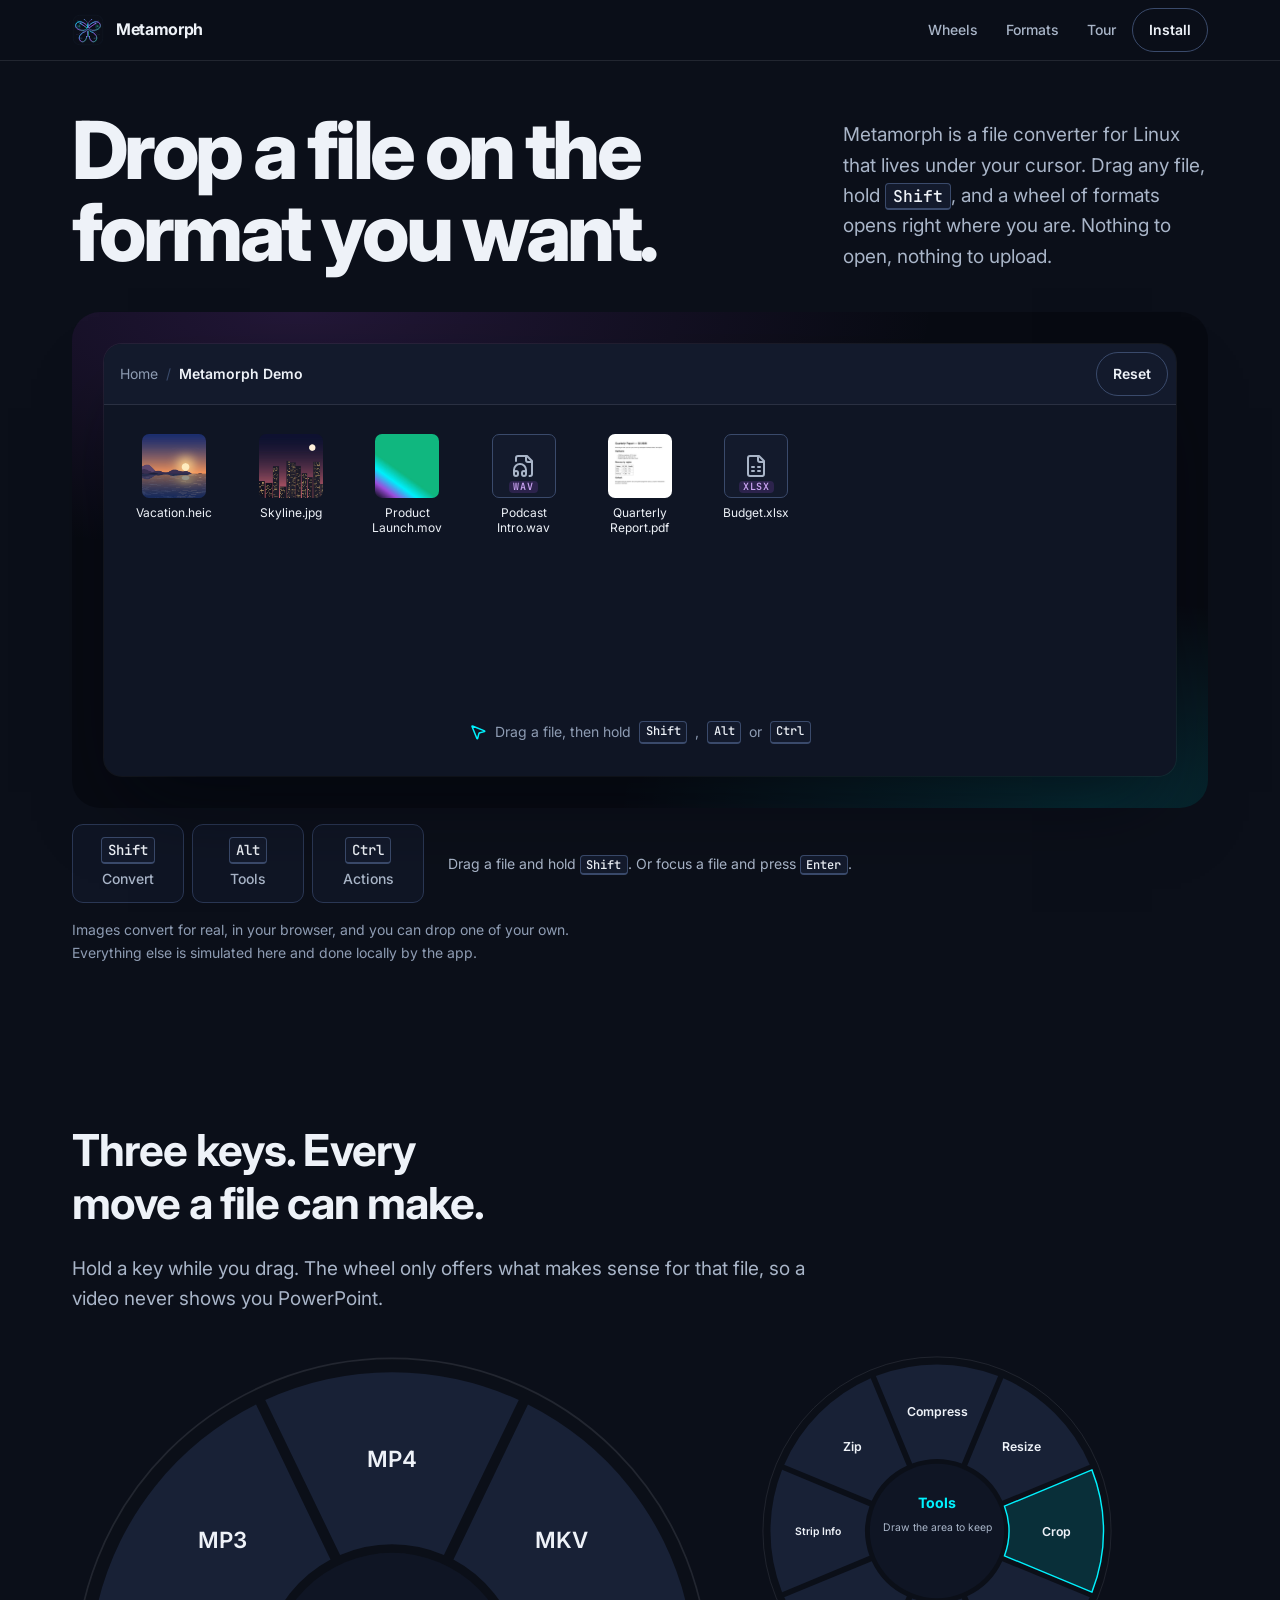
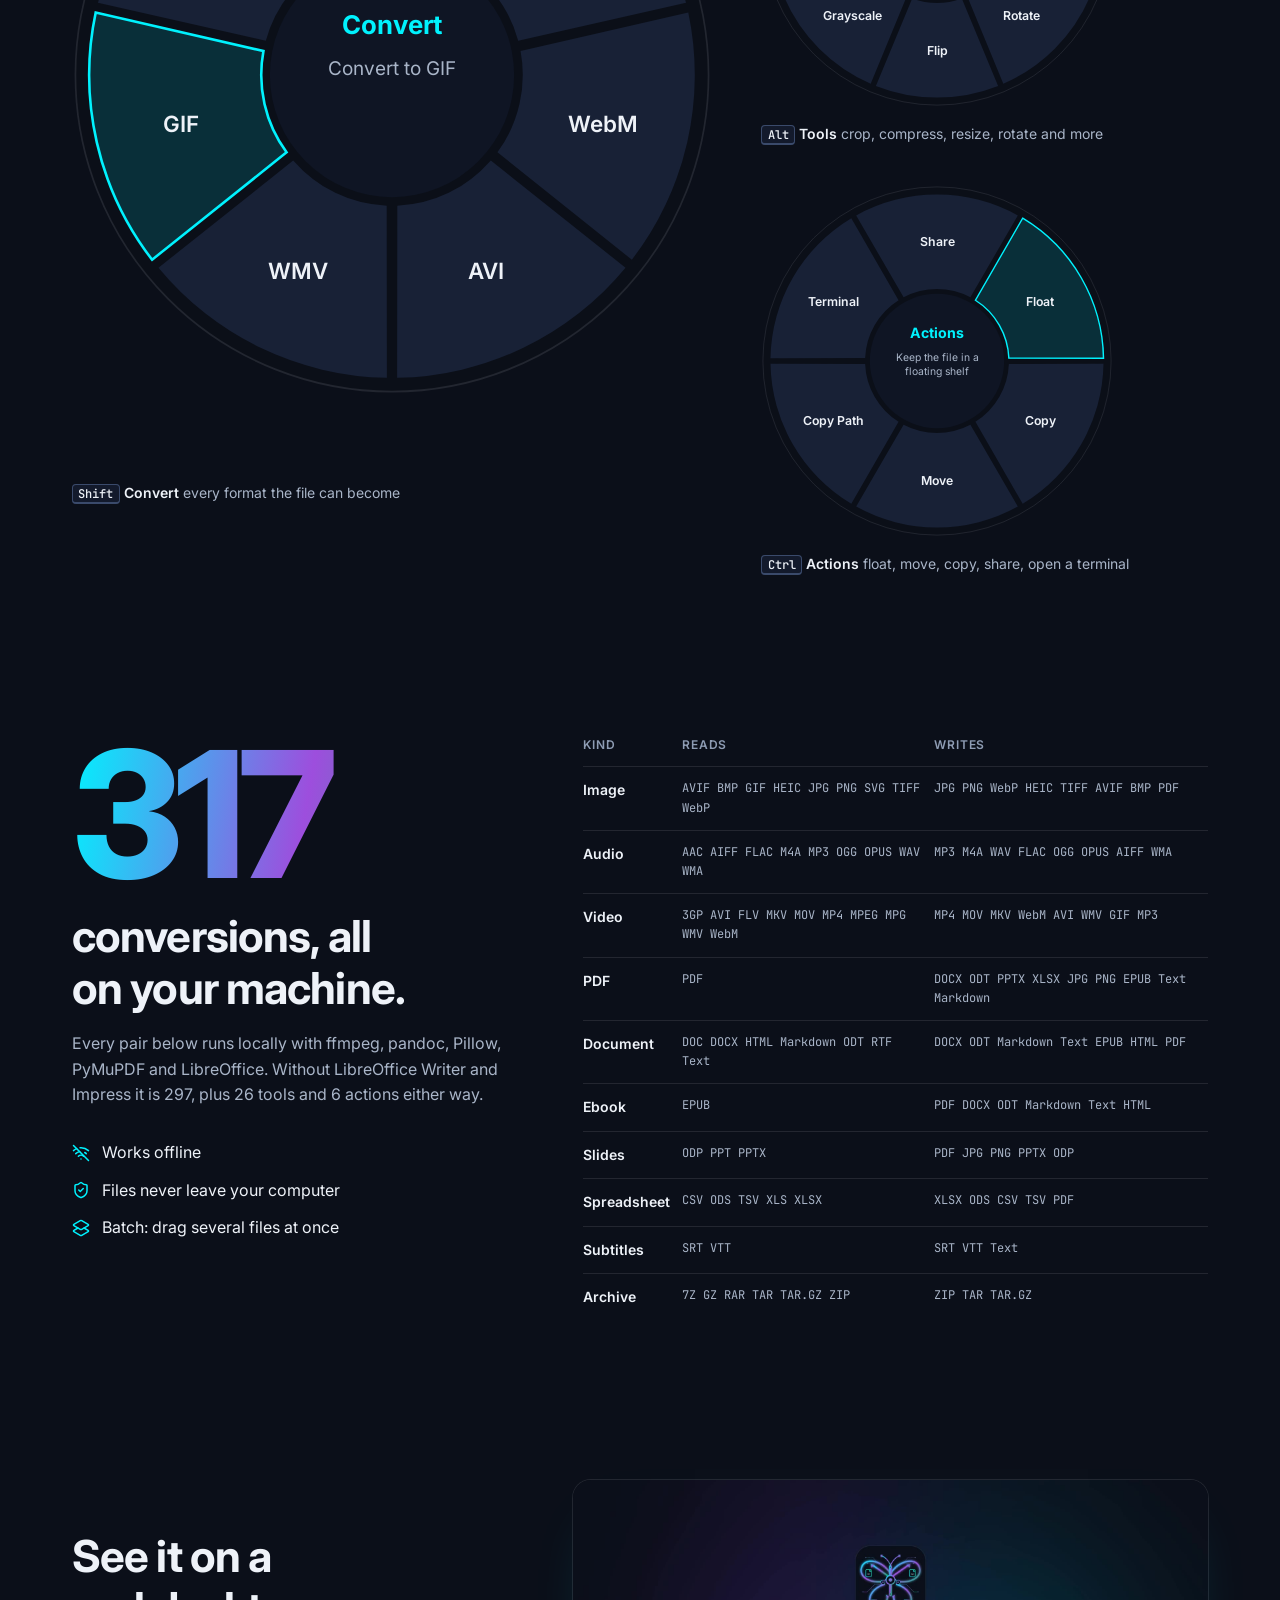
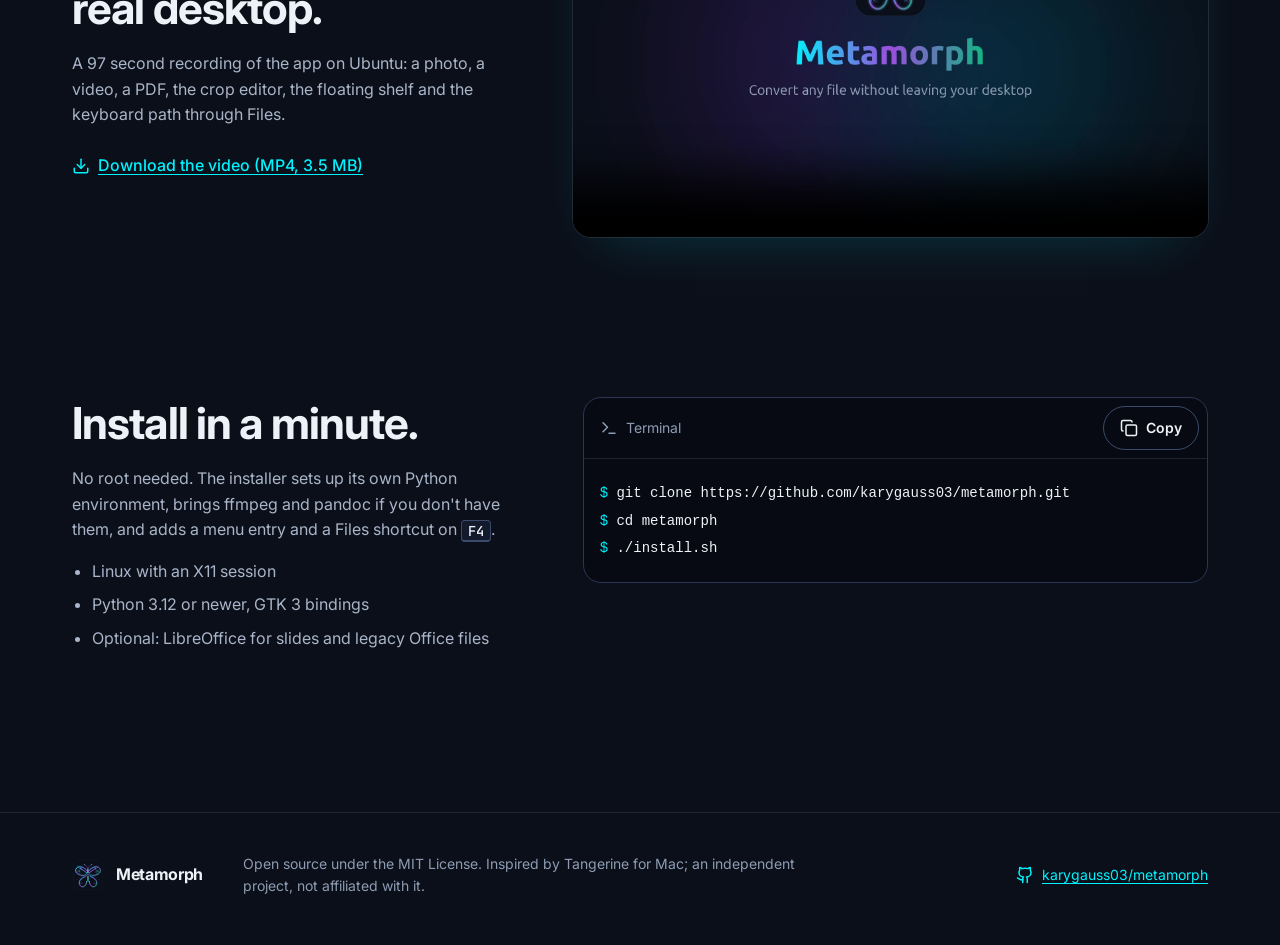
==== site/index.html @ 759ab33d "feat: bring the website into the repository under site/ The product site and interactive demo move h" ====
<!doctype html>
<html lang="en">
<head>
  <meta charset="utf-8">
  <meta name="viewport" content="width=device-width, initial-scale=1">
  <title>Metamorph: drag, hold a key, drop. A file converter for Linux.</title>
  <meta name="description" content="Metamorph converts files without leaving your desktop. Drag a file, hold Shift and drop it on the format you want. 317 conversions, 26 tools, fully offline. Try it in your browser.">
  <!-- ds-allow-hardcode: browsers read theme-color as a literal; mirrors --color-bg --><meta name="theme-color" content="#0b0f19">
  <meta property="og:title" content="Metamorph: drag, hold a key, drop">
  <meta property="og:description" content="A drag-and-drop file converter for Linux. Try the interactive demo in your browser.">
  <meta property="og:type" content="website">
  <meta property="og:url" content="https://karygauss03.github.io/metamorph/">
  <meta property="og:image" content="https://karygauss03.github.io/metamorph/assets/img/og.png">
  <meta property="og:image:width" content="1200">
  <meta property="og:image:height" content="630">
  <link rel="canonical" href="https://karygauss03.github.io/metamorph/">
  <meta name="twitter:card" content="summary_large_image">
  <link rel="icon" href="assets/img/logo.svg" type="image/svg+xml">
  <link rel="preconnect" href="https://fonts.googleapis.com">
  <link rel="preconnect" href="https://fonts.gstatic.com" crossorigin>
  <link rel="stylesheet" href="https://fonts.googleapis.com/css2?family=Inter:wght@400;500;600;700;800&family=JetBrains+Mono:wght@400;500;600&display=swap">
  <link rel="stylesheet" href="assets/css/tokens.css">
  <link rel="stylesheet" href="assets/css/site.css">
  <script defer src="assets/js/data.js"></script>
  <script defer src="assets/js/icons.js"></script>
  <script defer src="assets/js/wheel.js"></script>
  <script defer src="assets/js/main.js"></script>
</head>
<body>
  <a class="skip-link" href="#demo">Skip to the demo</a>

  <header class="nav">
    <div class="nav__inner">
      <a class="brand" href="#top" aria-label="Metamorph, back to top">
        <img src="assets/img/logo.svg" alt="" class="brand__logo" width="32" height="32">
        <span class="brand__name">Metamorph</span>
      </a>
      <nav aria-label="Sections">
        <ul class="nav__links">
          <li><a href="#wheels">Wheels</a></li>
          <li><a href="#formats">Formats</a></li>
          <li><a href="#tour">Tour</a></li>
          <li><a class="button button--ghost button--small" href="#install">Install</a></li>
        </ul>
      </nav>
    </div>
  </header>

  <main id="top">
    <section class="hero" aria-labelledby="hero-title">
      <div class="hero__copy">
        <h1 id="hero-title" class="display">Drop a file on the format you want.</h1>
        <p class="lead">Metamorph is a file converter for Linux that lives under your cursor. Drag any file, hold <kbd>Shift</kbd>, and a wheel of formats opens right where you are. Nothing to open, nothing to upload.</p>
      </div>

      <div class="demo" id="demo">
        <h2 class="visually-hidden">Interactive demo</h2>
        <div class="stage" id="stage">
          <div class="window" role="application" aria-roledescription="file manager demo" aria-describedby="demo-help">
            <div class="window__bar">
              <span class="window__crumb">Home</span>
              <span class="window__sep" aria-hidden="true">/</span>
              <span class="window__crumb window__crumb--current">Metamorph Demo</span>
              <button type="button" class="button button--ghost button--small window__reset" id="reset">Reset</button>
            </div>
            <ul class="files" id="files" aria-label="Files in Metamorph Demo"></ul>
            <p class="window__cue" id="window-cue" aria-hidden="true"><span data-icon="mouse-pointer-2"></span>Drag a file, then hold <kbd>Shift</kbd>, <kbd>Alt</kbd> or <kbd>Ctrl</kbd></p>
            <div class="dropzone-hint" id="dropzone-hint" hidden>
              Drop to add it to the folder, or hold <kbd>Shift</kbd> to open the wheel
            </div>
          </div>
          <div class="wheel-layer" id="wheel-layer" hidden></div>
          <ol class="toasts" id="toasts" aria-live="polite" aria-label="Jobs"></ol>
          <div class="shelf" id="shelf" hidden>
            <p class="shelf__title">Float</p>
            <ul class="shelf__items" id="shelf-items"></ul>
          </div>
        </div>

        <div class="controls">
          <div class="keys" role="group" aria-label="Wheel keys. On touch screens, tap one, then drag a file.">
            <button type="button" class="key" data-mode="convert" aria-pressed="false">
              <kbd class="key__cap">Shift</kbd><span class="key__label">Convert</span>
            </button>
            <button type="button" class="key" data-mode="tool" aria-pressed="false">
              <kbd class="key__cap">Alt</kbd><span class="key__label">Tools</span>
            </button>
            <button type="button" class="key" data-mode="action" aria-pressed="false">
              <kbd class="key__cap">Ctrl</kbd><span class="key__label">Actions</span>
            </button>
          </div>
          <p class="hint" id="demo-help" aria-live="polite">Drag a file and hold <kbd>Shift</kbd>. Or focus a file and press <kbd>Enter</kbd>.</p>
        </div>
        <p class="footnote">Images convert for real, in your browser, and you can drop one of your own. Everything else is simulated here and done locally by the app.</p>
      </div>
    </section>

    <section class="wheels" id="wheels" aria-labelledby="wheels-title">
      <div class="wheels__lead">
        <div class="wheels__intro">
          <h2 id="wheels-title" class="title">Three keys. Every move a file can make.</h2>
          <p class="body-lg">Hold a key while you drag. The wheel only offers what makes sense for that file, so a video never shows you PowerPoint.</p>
        </div>
        <figure class="wheel-figure wheel-figure--large">
          <div class="wheel-static" data-static-wheel="convert" data-file="Product Launch.mov"></div>
          <figcaption><kbd>Shift</kbd> <span class="figcaption__strong">Convert</span> every format the file can become</figcaption>
        </figure>
      </div>
      <div class="wheels__side">
        <figure class="wheel-figure">
          <div class="wheel-static" data-static-wheel="tool" data-file="Skyline.jpg"></div>
          <figcaption><kbd>Alt</kbd> <span class="figcaption__strong">Tools</span> crop, compress, resize, rotate and more</figcaption>
        </figure>
        <figure class="wheel-figure">
          <div class="wheel-static" data-static-wheel="action" data-file="Skyline.jpg"></div>
          <figcaption><kbd>Ctrl</kbd> <span class="figcaption__strong">Actions</span> float, move, copy, share, open a terminal</figcaption>
        </figure>
      </div>
    </section>

    <section class="formats" id="formats" aria-labelledby="formats-title">
      <div class="formats__figure">
        <p class="figure" aria-hidden="true" id="conversion-count">317</p>
        <h2 id="formats-title" class="title">conversions, all on your machine.</h2>
        <p class="body">Every pair below runs locally with ffmpeg, pandoc, Pillow, PyMuPDF and LibreOffice. <span id="count-note"></span></p>
        <ul class="facts">
          <li><span data-icon="wifi-off"></span>Works offline</li>
          <li><span data-icon="shield-check"></span>Files never leave your computer</li>
          <li><span data-icon="layers-2"></span>Batch: drag several files at once</li>
        </ul>
      </div>
      <div class="formats__table-wrap">
        <table class="formats__table">
          <caption class="visually-hidden">What Metamorph reads and writes</caption>
          <thead><tr><th scope="col">Kind</th><th scope="col">Reads</th><th scope="col">Writes</th></tr></thead>
          <tbody id="formats-body"></tbody>
        </table>
      </div>
    </section>

    <section class="tour" id="tour" aria-labelledby="tour-title">
      <div class="tour__copy">
        <h2 id="tour-title" class="title">See it on a real desktop.</h2>
        <p class="body">A 97 second recording of the app on Ubuntu: a photo, a video, a PDF, the crop editor, the floating shelf and the keyboard path through Files.</p>
        <a class="tour__download" href="assets/video/metamorph-demo.mp4" download><span data-icon="download"></span>Download the video (MP4, 3.5 MB)</a>
      </div>
      <div class="tour__media">
        <video controls preload="none" poster="assets/video/poster.jpg" width="1920" height="1080">
          <source src="assets/video/metamorph-demo.mp4" type="video/mp4">
        </video>
      </div>
    </section>

    <section class="install" id="install" aria-labelledby="install-title">
      <div class="install__copy">
        <h2 id="install-title" class="title">Install in a minute.</h2>
        <p class="body">No root needed. The installer sets up its own Python environment, brings ffmpeg and pandoc if you don't have them, and adds a menu entry and a Files shortcut on <kbd>F4</kbd>.</p>
        <ul class="requirements">
          <li>Linux with an X11 session</li>
          <li>Python 3.12 or newer, GTK 3 bindings</li>
          <li>Optional: LibreOffice for slides and legacy Office files</li>
        </ul>
      </div>
      <div class="terminal">
        <div class="terminal__bar">
          <span class="terminal__title"><span data-icon="terminal"></span>Terminal</span>
          <button type="button" class="button button--ghost button--small" id="copy-install" data-label="Copy">
            <span data-icon="copy"></span><span class="button__text">Copy</span>
          </button>
        </div>
        <pre class="terminal__body" id="install-commands"><code><span class="terminal__prompt">$</span> git clone https://github.com/karygauss03/metamorph.git
<span class="terminal__prompt">$</span> cd metamorph
<span class="terminal__prompt">$</span> ./install.sh</code></pre>
      </div>
    </section>
  </main>

  <footer class="footer">
    <div class="footer__inner">
      <div class="brand brand--footer">
        <img src="assets/img/logo.svg" alt="" class="brand__logo" width="32" height="32">
        <span class="brand__name">Metamorph</span>
      </div>
      <p class="footer__text">Open source under the MIT License. Inspired by Tangerine for Mac; an independent project, not affiliated with it.</p>
      <a class="footer__link" href="https://github.com/karygauss03/metamorph"><span data-icon="github"></span>karygauss03/metamorph</a>
    </div>
  </footer>
</body>
</html>
---- site/assets/css/tokens.css ----
/* Metamorph site tokens: the only place raw values live.
   Primitives are named by what they are; semantic tokens by what they are for.
   Components read semantic tokens only. */

:root {
  color-scheme: dark;

  /* ---- primitives: color ---- */
  --navy-975: #070a12;
  --navy-950: #0b0f19;
  --navy-900: #0f1524;
  --navy-850: #131a2c;
  --navy-800: #182136;
  --navy-750: #1e2942;
  --navy-700: #2a3754;
  --navy-600: #3a4a6b;
  --ink-50: #eef2f8;
  --ink-200: #c6cfdd;
  --ink-300: #a9b5c8;
  --ink-400: #8e9cb3;
  --cyan-300: #7af8fe;
  --cyan-400: #00f2fe;
  --cyan-500: #00d4de;
  --cyan-950: #03161c;
  --violet-300: #c9a2f0;
  --violet-500: #9d4edd;
  --green-300: #6ee7b7;
  --green-500: #10b981;
  --red-300: #fca5a5;
  --white-a06: rgb(238 242 248 / 0.06);
  --white-a10: rgb(238 242 248 / 0.1);
  --navy-a72: rgb(7 10 18 / 0.72);
  --navy-a92: rgb(11 15 25 / 0.94);
  --cyan-a14: rgb(0 242 254 / 0.14);
  --cyan-a30: rgb(0 242 254 / 0.3);
  --violet-a18: rgb(157 78 221 / 0.18);

  /* ---- semantic: color ---- */
  --color-bg: var(--navy-950);
  --color-bg-deep: var(--navy-975);
  --color-surface: var(--navy-900);
  --color-surface-raised: var(--navy-850);
  --color-surface-hover: var(--navy-800);
  --color-surface-pressed: var(--navy-750);
  --color-border: var(--navy-700);
  --color-border-strong: var(--navy-600);
  --color-text: var(--ink-50);
  --color-text-muted: var(--ink-300);
  --color-text-subtle: var(--ink-400);
  --color-primary: var(--cyan-400);
  --color-primary-hover: var(--cyan-300);
  --color-primary-pressed: var(--cyan-500);
  --color-on-primary: var(--cyan-950);
  --color-primary-tint: var(--cyan-a14);
  --color-accent: var(--violet-500);
  --color-accent-text: var(--violet-300);
  --color-accent-tint: var(--violet-a18);
  --color-success: var(--green-500);
  --color-success-text: var(--green-300);
  --color-error-text: var(--red-300);
  --color-focus-ring: var(--cyan-300);
  --color-scrim: var(--navy-a72);
  --color-hud: var(--navy-a92);
  --color-hairline: var(--white-a10);
  --color-wash: var(--white-a06);
  --color-glow: var(--cyan-a30);
  --gradient-brand: linear-gradient(100deg, var(--cyan-400) 0%, var(--violet-500) 52%, var(--green-500) 100%);

  /* ---- typography ---- */
  --font-sans: "Inter", "Ubuntu Sans", system-ui, -apple-system, "Segoe UI", sans-serif;
  --font-mono: "JetBrains Mono", "Ubuntu Mono", ui-monospace, monospace;
  --text-xs: 0.75rem;
  --text-sm: 0.875rem;
  --text-base: 1rem;
  --text-lg: 1.1875rem;
  --text-xl: 1.5rem;
  --text-2xl: clamp(1.75rem, 1.2rem + 2.2vw, 2.5rem);
  --text-3xl: clamp(2rem, 1.4rem + 2.4vw, 2.75rem);
  --text-display: clamp(2.75rem, 1.4rem + 4.6vw, 5rem);
  --text-figure: clamp(4rem, 1.5rem + 13vw, 11rem);
  --leading-tight: 1.02;
  --leading-snug: 1.2;
  --leading-body: 1.6;
  --tracking-display: -0.045em;
  --tracking-tight: -0.02em;
  --tracking-caps: 0.08em;
  --weight-regular: 400;
  --weight-medium: 500;
  --weight-semibold: 600;
  --weight-bold: 700;
  --weight-black: 800;
  --measure-display: 20ch;
  --measure-body: 62ch;

  /* ---- space: 4px rhythm ---- */
  --space-1: 0.25rem;
  --space-2: 0.5rem;
  --space-3: 0.75rem;
  --space-4: 1rem;
  --space-5: 1.25rem;
  --space-6: 1.5rem;
  --space-8: 2rem;
  --space-10: 2.5rem;
  --space-12: 3rem;
  --space-16: 4rem;
  --space-20: 5rem;
  --space-gutter: 1rem;
  --space-section: clamp(5rem, 3rem + 9vw, 10rem);
  --page-max: 75rem;

  /* ---- shape ---- */
  --radius-xs: 4px;
  --radius-sm: 7px;
  --radius-md: 11px;
  --radius-lg: 18px;
  --radius-xl: 28px;
  --radius-pill: 999px;
  --border-hairline: 1px;
  --border-strong: 2px;
  --focus-width: 3px;
  --focus-offset: 2px;

  /* ---- elevation: used rarely ---- */
  --shadow-window: 0 40px 80px -24px rgb(2 5 12 / 0.55), 0 0 0 1px var(--white-a06);
  --shadow-overlay: 0 18px 48px -12px rgb(2 5 12 / 0.5);
  --shadow-media: 0 24px 60px -30px rgb(0 242 254 / 0.22), 0 0 0 1px var(--white-a10);
  --shadow-glow: 0 0 0 1px var(--cyan-a30), 0 0 32px -6px var(--cyan-a30);

  /* ---- sizes ---- */
  --size-touch: 44px;
  --size-icon: 1.125rem;
  --size-icon-lg: 1.5rem;
  --size-file: 5.75rem;
  --size-thumb: 3.5rem;
  --size-ghost: 3rem;
  --size-wheel: min(90vw, 26rem);
  --size-toast: min(86vw, 20rem);
  --size-stage-min: 30rem;
  --size-logo: 2rem;

  /* ---- motion ---- */
  --dur-instant: 80ms;
  --dur-fast: 140ms;
  --dur-base: 220ms;
  --dur-slow: 420ms;
  --ease-out: cubic-bezier(0.2, 0.8, 0.2, 1);
  --ease-spring: cubic-bezier(0.34, 1.4, 0.64, 1);
  --ease-in-out: cubic-bezier(0.65, 0, 0.35, 1);

  --z-wheel: 30;
  --z-dialog: 40;
  --z-ghost: 50;
  --z-nav: 60;
}

@media (min-width: 48rem) {
  :root {
    --space-gutter: 2rem;
    --size-file: 6.5rem;
    --size-thumb: 4rem;
  }
}

@media (prefers-reduced-motion: reduce) {
  :root {
    --dur-instant: 0ms;
    --dur-fast: 0ms;
    --dur-base: 0ms;
    --dur-slow: 0ms;
  }
}
---- site/assets/css/site.css ----
/* Metamorph site. Mobile is the base; wider layouts are layered on with min-width.
   Every value comes from tokens.css. */

/* ---------- base ---------- */
*,
*::before,
*::after { box-sizing: border-box; }

html { scroll-behavior: smooth; scroll-padding-top: var(--space-20); }

body {
  margin: 0;
  background: var(--color-bg);
  color: var(--color-text);
  font-family: var(--font-sans);
  font-size: var(--text-base);
  line-height: var(--leading-body);
  -webkit-font-smoothing: antialiased;
  text-rendering: optimizeLegibility;
}

img, svg, video { display: block; max-width: 100%; }

a { color: var(--color-primary); text-underline-offset: 0.2em; }
a:hover { color: var(--color-primary-hover); }

:focus-visible {
  outline: var(--focus-width) solid var(--color-focus-ring);
  outline-offset: var(--focus-offset);
  border-radius: var(--radius-xs);
}

kbd {
  font-family: var(--font-mono);
  font-size: 0.86em;
  font-weight: var(--weight-medium);
  padding: 0.05em 0.45em;
  border: var(--border-hairline) solid var(--color-border-strong);
  border-bottom-width: var(--border-strong);
  border-radius: var(--radius-xs);
  background: var(--color-surface-raised);
  color: var(--color-text);
  white-space: nowrap;
}

.visually-hidden {
  position: absolute !important;
  width: 1px; height: 1px;
  margin: -1px; padding: 0; border: 0;
  overflow: hidden; clip: rect(0 0 0 0); white-space: nowrap;
}

.skip-link {
  position: absolute; left: var(--space-4); top: calc(-1 * var(--space-20));
  z-index: var(--z-nav);
  padding: var(--space-2) var(--space-4);
  background: var(--color-primary); color: var(--color-on-primary);
  border-radius: var(--radius-sm); font-weight: var(--weight-semibold);
}
.skip-link:focus { top: var(--space-4); }

.icon { width: var(--size-icon); height: var(--size-icon); flex: none; }

/* ---------- type ---------- */
/* At the narrowest widths a single long word can exceed the column: hyphenate rather than overflow. */
.display, .title { hyphens: auto; overflow-wrap: break-word; }
.display {
  margin: 0;
  max-width: var(--measure-display);
  font-size: var(--text-display);
  font-weight: var(--weight-black);
  line-height: var(--leading-tight);
  letter-spacing: var(--tracking-display);
  text-wrap: balance;
}
.title {
  margin: 0;
  max-width: 20ch;
  font-size: var(--text-3xl);
  font-weight: var(--weight-bold);
  line-height: var(--leading-snug);
  letter-spacing: var(--tracking-tight);
  text-wrap: balance;
}
.lead, .body-lg {
  margin: 0;
  max-width: var(--measure-body);
  font-size: var(--text-lg);
  color: var(--color-text-muted);
}
.body { margin: 0; max-width: var(--measure-body); color: var(--color-text-muted); }

/* ---------- buttons: default, hover, focus, active, disabled, loading, selected ---------- */
.button {
  display: inline-flex; align-items: center; justify-content: center; gap: var(--space-2);
  min-height: var(--size-touch);
  padding: var(--space-2) var(--space-5);
  border: var(--border-hairline) solid transparent;
  border-radius: var(--radius-pill);
  background: var(--color-primary);
  color: var(--color-on-primary);
  font: inherit; font-weight: var(--weight-semibold); text-decoration: none;
  cursor: pointer;
  transition: background-color var(--dur-fast) var(--ease-out), color var(--dur-fast) var(--ease-out),
              border-color var(--dur-fast) var(--ease-out), transform var(--dur-instant) var(--ease-out);
}
.button:hover { background: var(--color-primary-hover); color: var(--color-on-primary); }
.button:active { background: var(--color-primary-pressed); transform: translateY(1px); }
.button:disabled, .button[aria-disabled="true"] { opacity: 0.45; cursor: not-allowed; transform: none; }
.button[aria-busy="true"] { cursor: progress; }
.button--ghost {
  background: transparent; color: var(--color-text); border-color: var(--color-border-strong);
}
.button--ghost:hover { background: var(--color-surface-hover); color: var(--color-text); border-color: var(--color-text-subtle); }
.button--ghost:active { background: var(--color-surface-pressed); }
.button--ghost[aria-pressed="true"], .button--ghost.is-done {
  border-color: var(--color-success); color: var(--color-success-text);
}
.button--small { min-height: var(--size-touch); padding: var(--space-1) var(--space-4); font-size: var(--text-sm); }
.button .icon { width: var(--size-icon); height: var(--size-icon); }

/* ---------- nav ---------- */
.nav {
  position: sticky; top: 0; z-index: var(--z-nav);
  background: var(--color-hud);
  border-bottom: var(--border-hairline) solid var(--color-hairline);
  backdrop-filter: blur(12px); /* ds-allow-hardcode: the one glass surface on the page */
}
.nav__inner {
  display: flex; align-items: center; justify-content: space-between; gap: var(--space-4);
  max-width: var(--page-max); margin: 0 auto;
  padding: var(--space-2) var(--space-gutter);
}
.brand { display: inline-flex; align-items: center; gap: var(--space-3); color: var(--color-text); text-decoration: none; }
.brand:hover { color: var(--color-text); }
.brand__logo { width: var(--size-logo); height: var(--size-logo); }
.brand__name { font-weight: var(--weight-bold); letter-spacing: var(--tracking-tight); }
.nav__links { display: flex; align-items: center; gap: var(--space-1); margin: 0; padding: 0; list-style: none; }
.nav__links li:not(:last-child) { display: none; }
.nav__links a:not(.button) {
  display: inline-flex; align-items: center; min-height: var(--size-touch);
  padding: 0 var(--space-3); border-radius: var(--radius-sm);
  color: var(--color-text-muted); text-decoration: none; font-size: var(--text-sm); font-weight: var(--weight-medium);
}
.nav__links a:not(.button):hover { color: var(--color-text); background: var(--color-surface-hover); }
.nav__links a:not(.button):active { background: var(--color-surface-pressed); }

/* ---------- sections ---------- */
main > section {
  max-width: var(--page-max); margin: 0 auto;
  padding: var(--space-section) var(--space-gutter) 0;
}

/* ---------- hero + demo ---------- */
.hero { display: grid; grid-template-columns: minmax(0, 1fr); gap: var(--space-10); padding-top: var(--space-12) !important; }
.hero__copy { display: grid; gap: var(--space-6); }

.demo { display: grid; grid-template-columns: minmax(0, 1fr); gap: var(--space-4); }

.stage {
  --stage-pad: var(--space-3);
  position: relative;
  isolation: isolate;
  border-radius: var(--radius-xl);
  background:
    radial-gradient(80% 70% at 20% 0%, var(--color-accent-tint), transparent 70%),
    radial-gradient(60% 60% at 90% 100%, var(--color-primary-tint), transparent 70%),
    var(--color-bg-deep);
  padding: var(--stage-pad);
  user-select: none;
  -webkit-user-select: none;
}

.window {
  position: relative;
  display: flex; flex-direction: column;
  min-height: var(--size-stage-min);
  border-radius: var(--radius-lg);
  background: var(--color-surface);
  box-shadow: var(--shadow-window);
  overflow: hidden;
}
.window__bar {
  display: flex; flex-wrap: wrap; align-items: center; gap: var(--space-2);
  padding: var(--space-2) var(--space-2) var(--space-2) var(--space-4);
  border-bottom: var(--border-hairline) solid var(--color-hairline);
  background: var(--color-surface-raised);
  font-size: var(--text-sm);
}
.window__crumb { color: var(--color-text-subtle); }
.window__crumb--current { color: var(--color-text); font-weight: var(--weight-semibold); }
.window__sep { color: var(--color-border-strong); }
.window__reset { margin-left: auto; }

.files {
  display: grid;
  grid-template-columns: repeat(auto-fill, minmax(var(--size-file), 1fr));
  align-content: start;
  gap: var(--space-2);
  margin: 0; padding: var(--space-4);
  list-style: none;
  flex: 1;
}

/* file: default, hover, focus, active, selected, dragging, new, disabled */
.file {
  display: grid; justify-items: center; gap: var(--space-2);
  width: 100%;
  padding: var(--space-3) var(--space-1);
  border: var(--border-hairline) solid transparent;
  border-radius: var(--radius-md);
  background: transparent;
  color: var(--color-text);
  font: inherit; font-size: var(--text-xs); line-height: var(--leading-snug);
  text-align: center;
  cursor: grab;
  touch-action: none;
  transition: background-color var(--dur-fast) var(--ease-out), border-color var(--dur-fast) var(--ease-out),
              opacity var(--dur-fast) var(--ease-out);
}
.file:hover { background: var(--color-surface-hover); }
.file:active { cursor: grabbing; background: var(--color-surface-pressed); }
.file:focus-visible { outline-offset: 0; }
.file[data-selected="true"] { background: var(--color-surface-pressed); border-color: var(--color-primary); }
.file.is-dragging { opacity: 0.35; }
.file:disabled { opacity: 0.45; cursor: not-allowed; }
.file__thumb {
  display: grid; place-items: center;
  width: var(--size-thumb); height: var(--size-thumb);
  border-radius: var(--radius-sm);
  overflow: hidden;
}
.file__thumb img { width: 100%; height: 100%; object-fit: cover; }
.file__thumb--doc {
  position: relative;
  border: var(--border-hairline) solid var(--color-border-strong);
  background: var(--color-surface-raised);
  color: var(--color-text-muted);
}
.file__thumb--doc .icon { width: var(--size-icon-lg); height: var(--size-icon-lg); }
.file__badge {
  position: absolute; bottom: var(--space-1);
  padding: 0 var(--space-1);
  border-radius: var(--radius-xs);
  background: var(--color-accent-tint);
  color: var(--color-accent-text);
  font-family: var(--font-mono); font-size: 0.625rem; font-weight: var(--weight-semibold);
  letter-spacing: var(--tracking-caps); text-transform: uppercase;
}
.file__name { max-width: 100%; overflow-wrap: anywhere; }
.file--new { animation: file-in var(--dur-slow) var(--ease-spring); }
@keyframes file-in {
  from { opacity: 0; transform: scale(0.6); }
  to { opacity: 1; transform: scale(1); }
}

.window__cue {
  display: flex; flex-wrap: wrap; align-items: center; justify-content: center; gap: var(--space-2);
  max-width: var(--measure-body);
  margin: auto auto var(--space-8);
  padding: 0 var(--space-4);
  color: var(--color-text-subtle); font-size: var(--text-sm); text-align: center;
  pointer-events: none;
}
.window__cue .icon { color: var(--color-primary); }
.dropzone-hint {
  position: absolute; inset: auto var(--space-4) var(--space-4);
  padding: var(--space-3) var(--space-4);
  border: var(--border-strong) dashed var(--color-glow);
  border-radius: var(--radius-md);
  background: var(--color-hud);
  color: var(--color-text-muted); font-size: var(--text-sm); text-align: center;
}

/* ghost that follows the pointer while dragging */
.ghost {
  position: fixed; left: 0; top: 0; z-index: var(--z-ghost);
  width: var(--size-ghost); height: var(--size-ghost);
  border-radius: var(--radius-sm);
  overflow: hidden;
  pointer-events: none;
  box-shadow: var(--shadow-overlay);
  /* like a desktop drag icon: beside the cursor, never covering what it points at */
  transform: translate(var(--space-3), var(--space-3));
  opacity: 0.9;
}
.ghost img { width: 100%; height: 100%; object-fit: cover; }
.ghost .file__thumb { width: 100%; height: 100%; }

.is-wheel-open .ghost { opacity: 0.25; }

/* ---------- the wheel ---------- */
.wheel-layer { position: absolute; inset: 0; z-index: var(--z-wheel); pointer-events: none; }
.wheel {
  position: absolute;
  width: var(--size-wheel); height: var(--size-wheel);
  transform: translate(-50%, -50%);
  animation: wheel-in var(--dur-base) var(--ease-spring);
}
.wheel:focus { outline: none; }
.wheel:focus-visible .wheel__rim { stroke: var(--color-focus-ring); stroke-width: 3; }
@keyframes wheel-in {
  from { opacity: 0; transform: translate(-50%, -50%) scale(0.82); }
  to { opacity: 1; transform: translate(-50%, -50%) scale(1); }
}
.wheel svg { width: 100%; height: 100%; overflow: visible; }
.wheel__disc { fill: var(--color-hud); }
.wheel__rim { fill: none; stroke: var(--color-hairline); stroke-width: 1; }
.wheel__slice { fill: var(--color-surface-hover); transition: fill var(--dur-instant) linear; }
.wheel__slice.is-hot { fill: var(--color-primary); }
.wheel__label {
  fill: var(--color-text);
  font-family: var(--font-sans); font-size: 13px; /* ds-allow-hardcode: SVG user units, scaled with the wheel */
  font-weight: var(--weight-semibold);
  text-anchor: middle; dominant-baseline: central;
  pointer-events: none;
}
.wheel__label.is-hot { fill: var(--color-on-primary); }
.wheel__label--small { font-size: 11px; } /* ds-allow-hardcode: SVG user units */
.wheel__hub { fill: var(--color-surface); }
.wheel__mode {
  fill: var(--color-primary); font-family: var(--font-sans); font-weight: var(--weight-bold);
  font-size: 15px; /* ds-allow-hardcode: SVG user units */
  text-anchor: middle;
}
.wheel__hint {
  fill: var(--color-text-muted); font-family: var(--font-sans);
  font-size: 11px; /* ds-allow-hardcode: SVG user units */
  text-anchor: middle;
}
.wheel__keys {
  fill: var(--color-text-subtle); font-family: var(--font-mono);
  font-size: 9.5px; /* ds-allow-hardcode: SVG user units */
  text-anchor: middle;
}

/* ---------- toasts ---------- */
.toasts {
  position: absolute; right: calc(var(--stage-pad) + var(--space-3)); bottom: calc(var(--stage-pad) + var(--space-3)); z-index: var(--z-dialog);
  display: grid; gap: var(--space-2);
  width: var(--size-toast);
  margin: 0; padding: 0; list-style: none;
}
.toast {
  display: grid; gap: var(--space-2);
  padding: var(--space-3) var(--space-4);
  border: var(--border-hairline) solid var(--color-border);
  border-radius: var(--radius-md);
  background: var(--color-surface-raised);
  box-shadow: var(--shadow-overlay);
  font-size: var(--text-sm);
  animation: toast-in var(--dur-base) var(--ease-out);
}
@keyframes toast-in { from { opacity: 0; transform: translateY(8%); } to { opacity: 1; transform: none; } }
.toast__head { display: flex; align-items: center; gap: var(--space-2); font-weight: var(--weight-semibold); }
.toast__head .icon { color: var(--color-primary); }
.toast.is-done .toast__head .icon { color: var(--color-success); }
.toast.is-error .toast__head .icon { color: var(--color-error-text); }
.toast__status { margin: 0; color: var(--color-text-muted); overflow-wrap: anywhere; }
.toast__bar { height: var(--space-1); border-radius: var(--radius-pill); background: var(--color-surface-pressed); overflow: hidden; }
.toast__bar span {
  display: block; height: 100%; width: 0;
  border-radius: inherit;
  background: var(--gradient-brand);
}
.toast__actions { display: flex; gap: var(--space-2); }
.toast__actions .button { min-height: var(--space-10); }
.spin { animation: spin 0.9s linear infinite; } /* ds-allow-hardcode: spinner period, not a UI transition */
@keyframes spin { to { transform: rotate(360deg); } }

/* ---------- float shelf ---------- */
.shelf {
  position: absolute; top: calc(var(--stage-pad) + var(--space-16)); right: calc(var(--stage-pad) + var(--space-3)); z-index: var(--z-dialog);
  padding: var(--space-2) var(--space-3) var(--space-3);
  border: var(--border-hairline) solid var(--color-border);
  border-radius: var(--radius-md);
  background: var(--color-surface-raised);
  box-shadow: var(--shadow-overlay);
}
.shelf__title { margin: 0 0 var(--space-2); font-size: var(--text-xs); font-weight: var(--weight-bold); color: var(--color-text-muted); }
.shelf__items { display: flex; gap: var(--space-2); margin: 0; padding: 0; list-style: none; }
.shelf__items .file__thumb { width: var(--space-12); height: var(--space-12); }

/* ---------- crop dialog ---------- */
.crop {
  position: absolute; inset: 0; z-index: var(--z-dialog);
  display: grid; place-items: center;
  padding: var(--space-3);
  background: var(--color-scrim);
}
.crop__panel {
  display: grid; gap: var(--space-3);
  width: 100%; max-width: 46rem;
  padding: var(--space-3);
  border: var(--border-hairline) solid var(--color-border);
  border-radius: var(--radius-lg);
  background: var(--color-surface-raised);
  box-shadow: var(--shadow-overlay);
}
.crop__head { display: flex; align-items: center; gap: var(--space-2); }
.crop__title { margin: 0; font-size: var(--text-base); font-weight: var(--weight-semibold); }
.crop__size { margin-left: auto; color: var(--color-text-subtle); font-family: var(--font-mono); font-size: var(--text-xs); }
.crop__canvas {
  position: relative;
  touch-action: none;
  border-radius: var(--radius-sm);
  overflow: hidden;
  background: var(--color-bg-deep);
  cursor: crosshair;
}
.crop__canvas img { width: 100%; height: auto; pointer-events: none; }
.crop__shade { position: absolute; background: var(--color-scrim); pointer-events: none; }
.crop__box {
  position: absolute;
  border: var(--border-hairline) solid var(--color-text);
  cursor: move;
  touch-action: none;
}
.crop__box:focus-visible { outline-offset: 0; }
.crop__handle {
  position: absolute; width: var(--space-4); height: var(--space-4);
  border: var(--border-hairline) solid var(--color-bg);
  background: var(--color-primary);
  transform: translate(-50%, -50%);
  touch-action: none;
}
.crop__handle[data-h="nw"] { left: 0; top: 0; cursor: nwse-resize; }
.crop__handle[data-h="ne"] { left: 100%; top: 0; cursor: nesw-resize; }
.crop__handle[data-h="sw"] { left: 0; top: 100%; cursor: nesw-resize; }
.crop__handle[data-h="se"] { left: 100%; top: 100%; cursor: nwse-resize; }
.crop__foot { display: flex; flex-wrap: wrap; gap: var(--space-2); align-items: center; }
.crop__foot .hint { margin-right: auto; }

/* ---------- controls under the stage ---------- */
.controls { display: grid; gap: var(--space-3); }
.keys { display: grid; grid-template-columns: repeat(3, minmax(0, 1fr)); gap: var(--space-2); }
/* key toggles: default, hover, focus, active, pressed (selected), disabled */
.key {
  display: grid; justify-items: center; gap: var(--space-1);
  min-height: var(--size-touch);
  padding: var(--space-3) var(--space-2);
  border: var(--border-hairline) solid var(--color-border);
  border-radius: var(--radius-md);
  background: var(--color-surface);
  color: var(--color-text-muted);
  font: inherit; font-size: var(--text-sm);
  cursor: pointer;
  transition: background-color var(--dur-fast) var(--ease-out), border-color var(--dur-fast) var(--ease-out),
              color var(--dur-fast) var(--ease-out);
}
.key:hover { background: var(--color-surface-hover); color: var(--color-text); }
.key:active { background: var(--color-surface-pressed); }
.key[aria-pressed="true"], .key.is-held {
  border-color: var(--color-primary); background: var(--color-primary-tint); color: var(--color-text);
}
.key:disabled { opacity: 0.45; cursor: not-allowed; }
.key__cap { font-size: var(--text-sm); }
.key[aria-pressed="true"] .key__cap, .key.is-held .key__cap { border-color: var(--color-primary); color: var(--color-primary); }
.key__label { font-weight: var(--weight-medium); overflow-wrap: anywhere; }
.hint { margin: 0; max-width: var(--measure-body); color: var(--color-text-muted); font-size: var(--text-sm); }
.footnote { margin: 0; color: var(--color-text-subtle); font-size: var(--text-sm); max-width: var(--measure-body); }

/* ---------- wheels section ---------- */
.wheels { display: grid; grid-template-columns: minmax(0, 1fr); gap: var(--space-12); }
.wheels__lead { display: grid; gap: var(--space-6); align-content: start; }
.wheels__intro { display: grid; gap: var(--space-6); }
.wheels__side { display: grid; grid-template-columns: repeat(2, minmax(0, 1fr)); gap: var(--space-6); align-content: center; }
.wheels__side .wheel__hint, .wheels__side .wheel__mode { display: none; }
.wheel-figure { display: grid; gap: var(--space-4); margin: 0; }
.wheel-figure figcaption { color: var(--color-text-muted); font-size: var(--text-sm); }
.figcaption__strong { color: var(--color-text); font-weight: var(--weight-semibold); }
.wheel-static { position: relative; width: min(100%, 22rem); aspect-ratio: 1; }
.wheel-figure--large .wheel-static { width: min(100%, 40rem); }
.wheel-static .wheel { position: absolute; left: 50%; top: 50%; width: 100%; height: 100%; animation: none; }
.wheel-static .wheel__slice.is-hot { fill: var(--color-primary-tint); stroke: var(--color-primary); stroke-width: 1.5; }
.wheel-static .wheel__label.is-hot { fill: var(--color-text); }
.wheel-static .wheel__keys { display: none; }

/* ---------- formats ---------- */
.formats { display: grid; grid-template-columns: minmax(0, 1fr); gap: var(--space-10); }
.formats__figure { display: grid; gap: var(--space-4); align-content: start; }
.figure {
  margin: 0;
  font-size: var(--text-figure);
  font-weight: var(--weight-black);
  line-height: 0.9;
  letter-spacing: var(--tracking-display);
  background: var(--gradient-brand);
  -webkit-background-clip: text; background-clip: text;
  color: transparent;
}
.facts { display: grid; gap: var(--space-3); margin: var(--space-4) 0 0; padding: 0; list-style: none; color: var(--color-text); }
.facts li { display: flex; align-items: center; gap: var(--space-3); }
.facts .icon { color: var(--color-primary); }
.formats__table-wrap { overflow-x: auto; }
.formats__table { width: 100%; border-collapse: collapse; font-size: var(--text-sm); }
.formats__table th {
  padding: 0 var(--space-3) var(--space-3) 0;
  text-align: left; color: var(--color-text-subtle);
  font-size: var(--text-xs); font-weight: var(--weight-semibold);
  letter-spacing: var(--tracking-caps); text-transform: uppercase;
}
.formats__table td, .formats__table tbody th {
  padding: var(--space-3) var(--space-3) var(--space-3) 0;
  border-top: var(--border-hairline) solid var(--color-hairline);
  vertical-align: top;
}
.formats__table tbody th { color: var(--color-text); font-size: var(--text-sm); letter-spacing: normal; text-transform: none; white-space: nowrap; }
.formats__table td { color: var(--color-text-muted); font-family: var(--font-mono); font-size: var(--text-xs); line-height: var(--leading-body); }

/* ---------- tour ---------- */
.tour { display: grid; grid-template-columns: minmax(0, 1fr); gap: var(--space-8); }
.tour__copy { display: grid; gap: var(--space-4); align-content: start; }
.tour__download { display: inline-flex; align-items: center; gap: var(--space-2); min-height: var(--size-touch); font-weight: var(--weight-medium); }
.tour__media video {
  width: 100%; height: auto;
  border-radius: var(--radius-lg);
  background: var(--color-bg-deep);
  box-shadow: var(--shadow-media);
}

/* ---------- install ---------- */
.install { display: grid; grid-template-columns: minmax(0, 1fr); gap: var(--space-8); }
.install__copy { display: grid; gap: var(--space-4); }
.requirements { display: grid; gap: var(--space-2); margin: 0; padding-left: var(--space-5); color: var(--color-text-muted); }
.terminal {
  align-self: start;
  border: var(--border-hairline) solid var(--color-border);
  border-radius: var(--radius-lg);
  background: var(--color-bg-deep);
  overflow: hidden;
}
.terminal__bar {
  display: flex; align-items: center; justify-content: space-between; gap: var(--space-3);
  padding: var(--space-2) var(--space-2) var(--space-2) var(--space-4);
  border-bottom: var(--border-hairline) solid var(--color-hairline);
}
.terminal__title { display: inline-flex; align-items: center; gap: var(--space-2); color: var(--color-text-subtle); font-size: var(--text-sm); }
.terminal__body {
  margin: 0; padding: var(--space-5) var(--space-4);
  overflow-x: auto;
  font-family: var(--font-mono); font-size: var(--text-sm); line-height: 1.9;
  color: var(--color-text);
}
.terminal__prompt { color: var(--color-primary); user-select: none; -webkit-user-select: none; }

/* ---------- footer ---------- */
.footer { margin-top: var(--space-section); border-top: var(--border-hairline) solid var(--color-hairline); }
.footer__inner {
  display: grid; gap: var(--space-4);
  max-width: var(--page-max); margin: 0 auto;
  padding: var(--space-10) var(--space-gutter) var(--space-12);
}
.footer__text { margin: 0; color: var(--color-text-subtle); font-size: var(--text-sm); max-width: var(--measure-body); }
.footer__link { display: inline-flex; align-items: center; gap: var(--space-2); min-height: var(--size-touch); font-size: var(--text-sm); }

/* ---------- wider screens ---------- */
@media (min-width: 40rem) {
  .nav__links li:not(:last-child) { display: list-item; }
  .controls { grid-template-columns: auto 1fr; align-items: center; gap: var(--space-6); }
  .keys { grid-template-columns: repeat(3, minmax(7rem, auto)); }
  .stage { --stage-pad: var(--space-5); }
}

@media (min-width: 64rem) {
  .hero { padding-top: var(--space-12) !important; }
  .hero__copy { grid-template-columns: 8fr 4fr; align-items: end; gap: var(--space-10); }
  .stage { --stage-pad: var(--space-8); }
  .window { min-height: 27rem; }
  .wheels { grid-template-columns: minmax(0, 7fr) minmax(0, 5fr); column-gap: var(--space-16); row-gap: var(--space-10); }
  .wheels__lead { display: contents; }
  .wheels__intro { grid-column: 1 / -1; }
  .wheels__side { grid-template-columns: minmax(0, 1fr); gap: var(--space-10); }
  .wheels__side .wheel__hint, .wheels__side .wheel__mode { display: initial; }
  .formats { grid-template-columns: minmax(0, 5fr) minmax(0, 7fr); column-gap: var(--space-16); }
  .formats__figure { position: sticky; top: var(--space-20); }
  .tour { grid-template-columns: minmax(0, 5fr) minmax(0, 7fr); align-items: center; column-gap: var(--space-12); }
  .install { grid-template-columns: minmax(0, 5fr) minmax(0, 7fr); column-gap: var(--space-16); align-items: start; }
  .footer__inner { grid-template-columns: auto 1fr auto; align-items: center; column-gap: var(--space-10); }
}
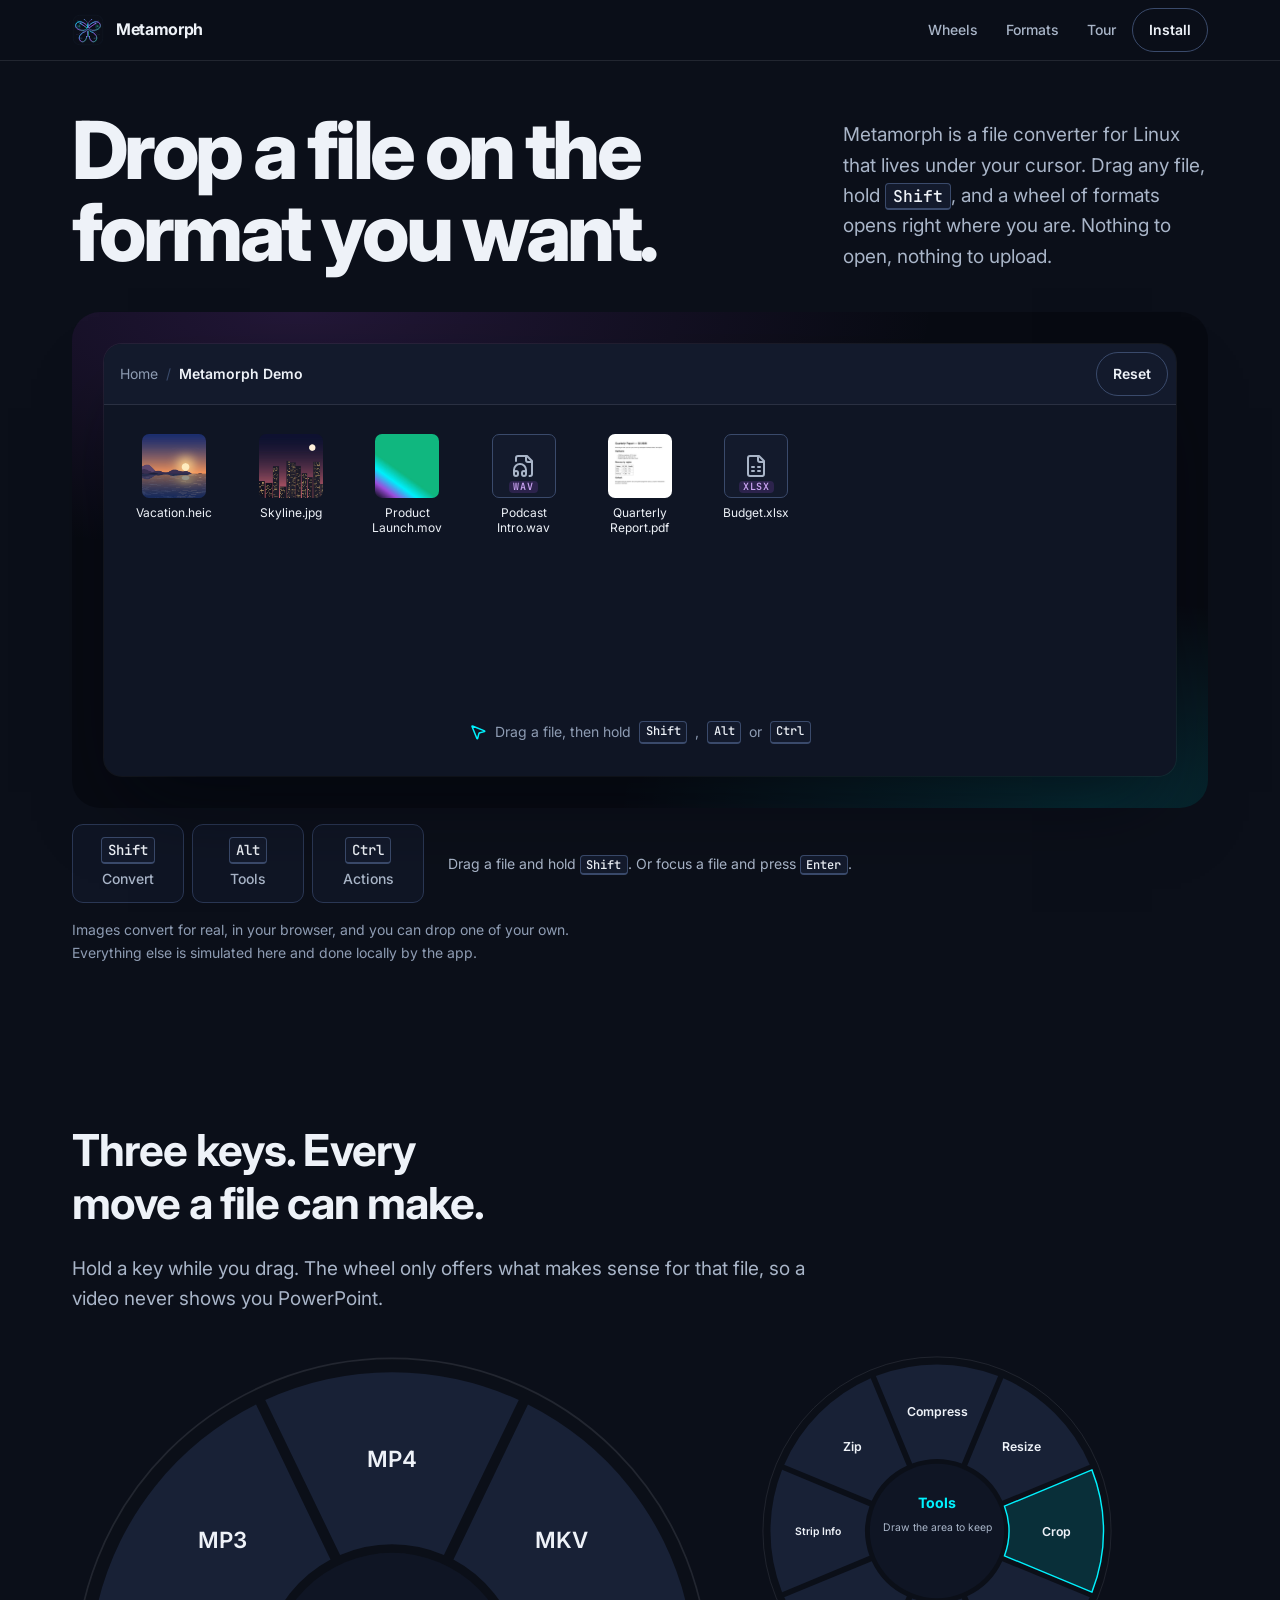
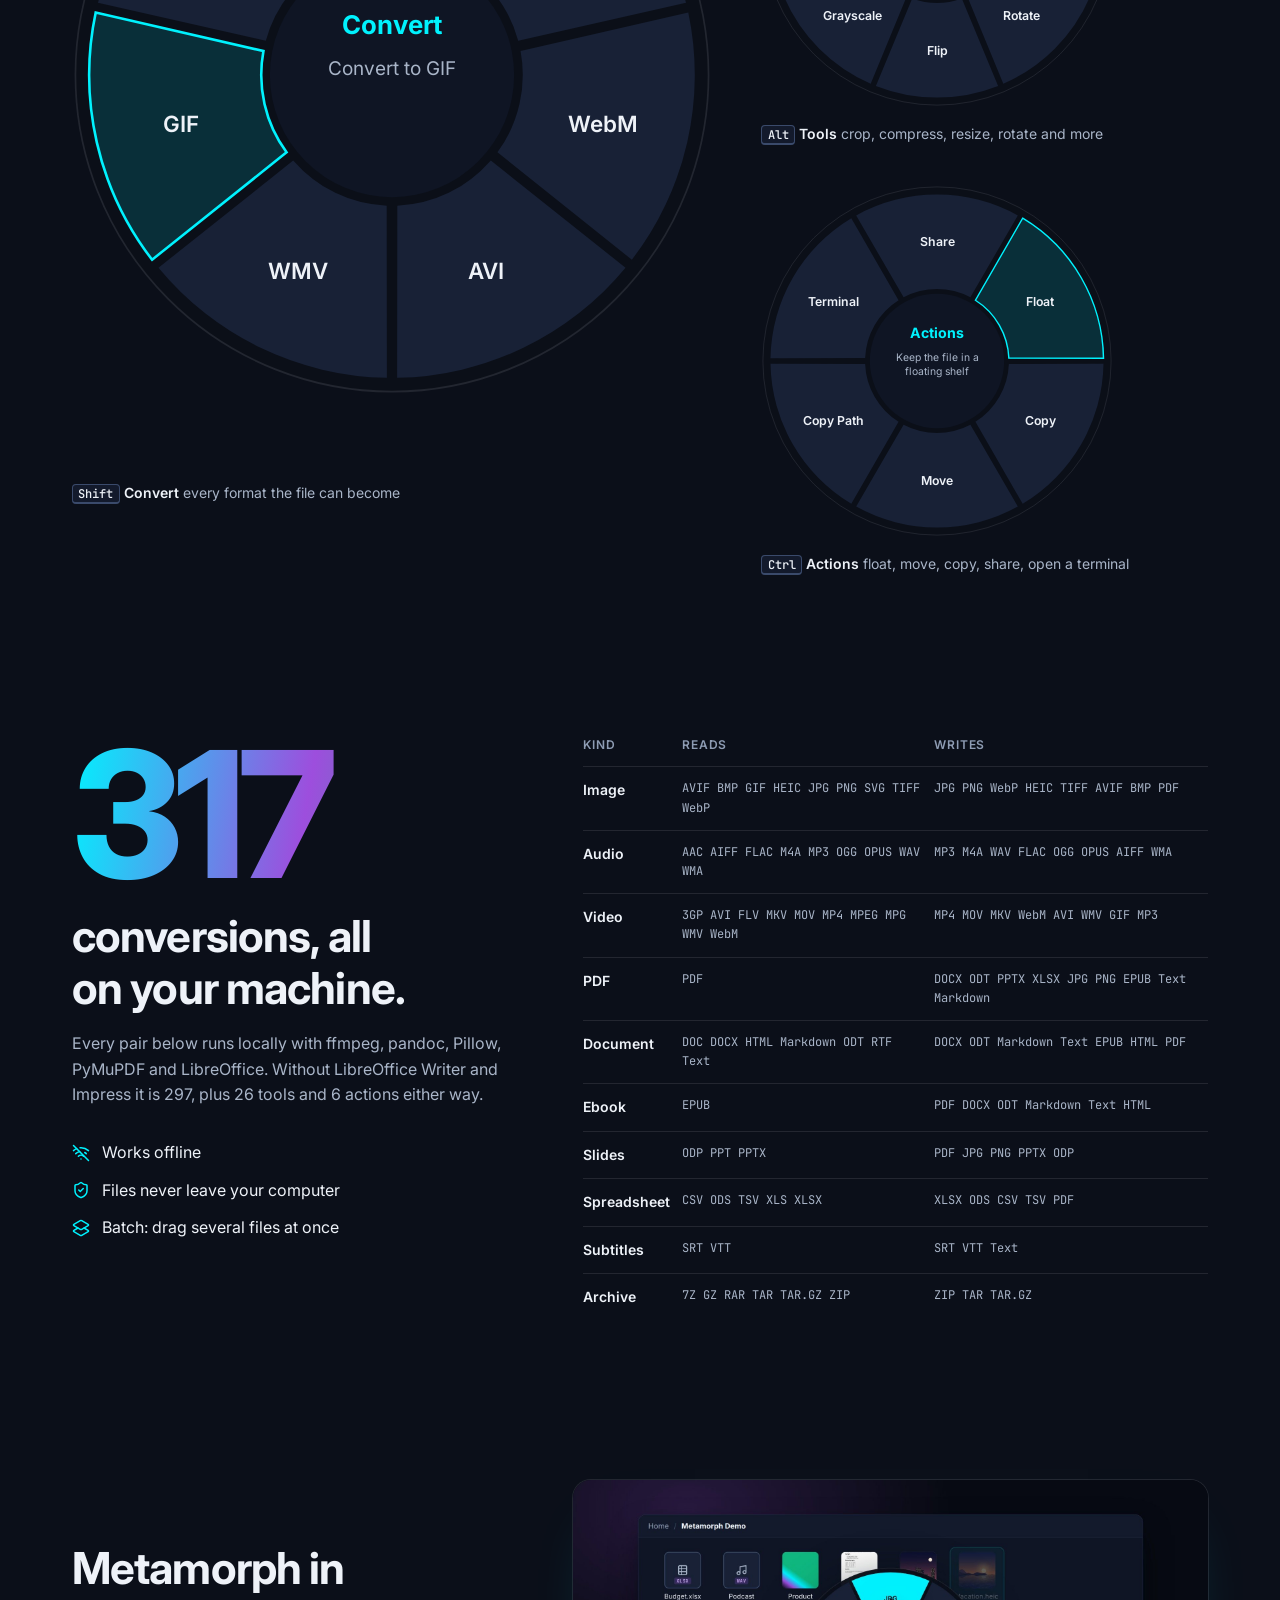
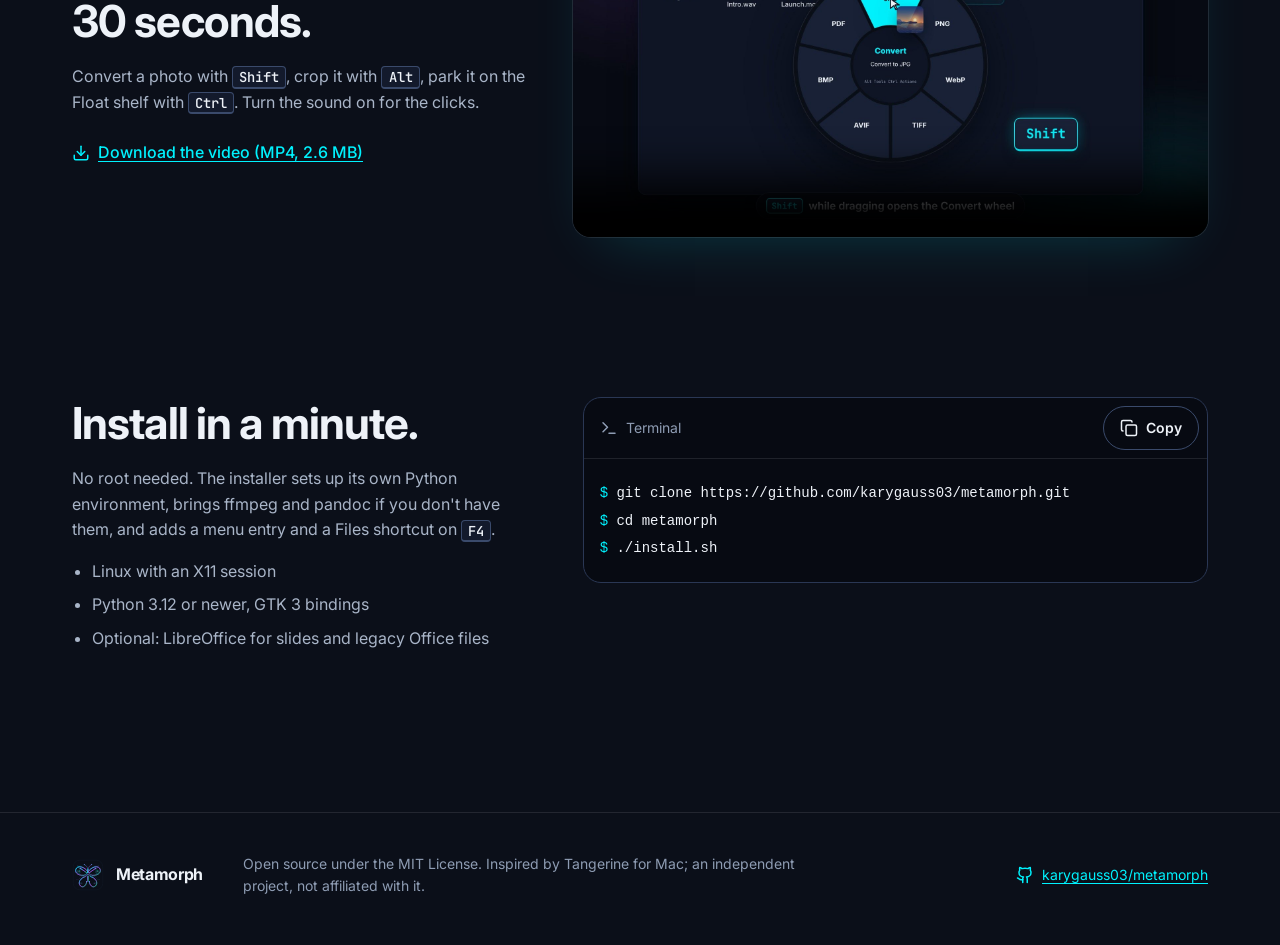
==== commit 4350eaf3: "feat: product demo video" ====
--- a/site/index.html
+++ b/site/index.html
@@ -140,13 +140,13 @@
 
     <section class="tour" id="tour" aria-labelledby="tour-title">
       <div class="tour__copy">
-        <h2 id="tour-title" class="title">See it on a real desktop.</h2>
-        <p class="body">A 97 second recording of the app on Ubuntu: a photo, a video, a PDF, the crop editor, the floating shelf and the keyboard path through Files.</p>
-        <a class="tour__download" href="assets/video/metamorph-demo.mp4" download><span data-icon="download"></span>Download the video (MP4, 3.5 MB)</a>
+        <h2 id="tour-title" class="title">Metamorph in 30 seconds.</h2>
+        <p class="body">Convert a photo with <kbd>Shift</kbd>, crop it with <kbd>Alt</kbd>, park it on the Float shelf with <kbd>Ctrl</kbd>. Turn the sound on for the clicks.</p>
+        <a class="tour__download" href="assets/video/metamorph-demo-30s.mp4" download><span data-icon="download"></span>Download the video (MP4, 2.6 MB)</a>
       </div>
       <div class="tour__media">
-        <video controls preload="none" poster="assets/video/poster.jpg" width="1920" height="1080">
-          <source src="assets/video/metamorph-demo.mp4" type="video/mp4">
+        <video controls preload="none" poster="assets/video/poster-30s.jpg" width="1920" height="1080">
+          <source src="assets/video/metamorph-demo-30s.mp4" type="video/mp4">
         </video>
       </div>
     </section>
